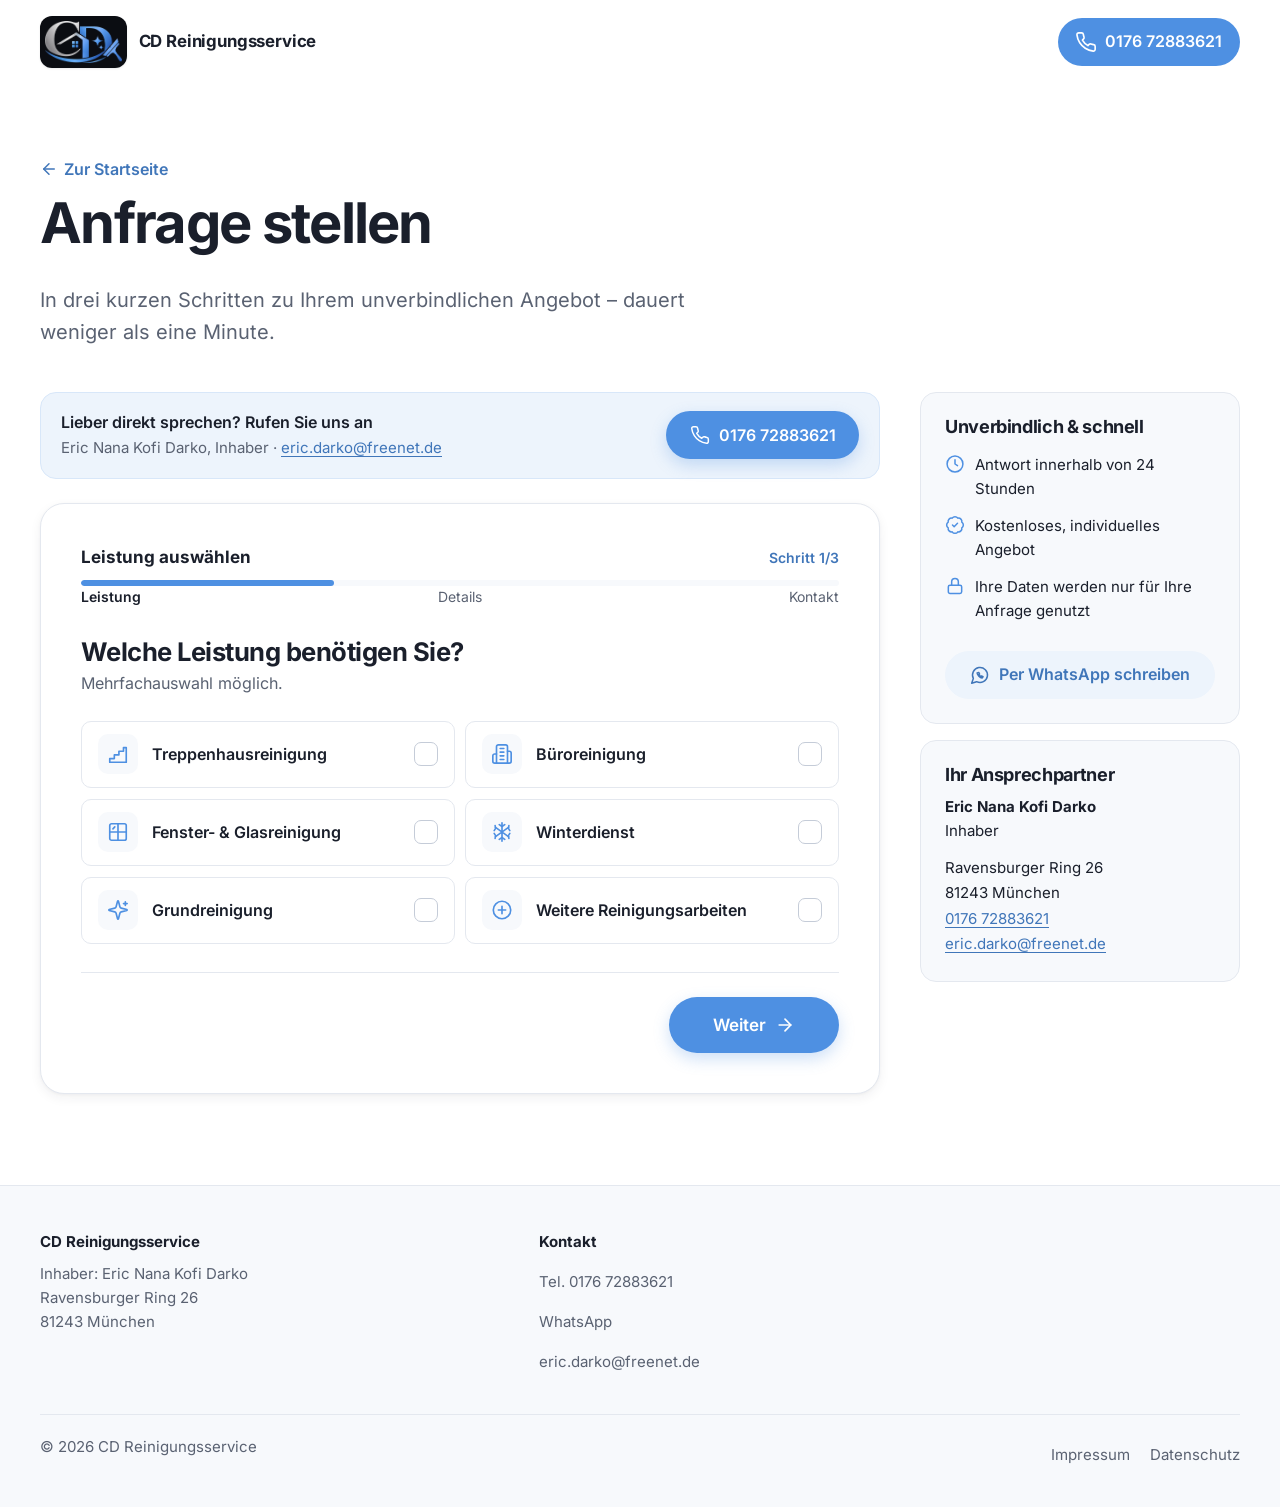
==== anfrage.html @ f1948c7b "Anfrage ohne Web3Forms-Key: E-Mail-Programm mit fertiger Anfrage an Eric öffnen Statt der Meldung "n" ====
<!doctype html>
<html lang="de">
<head>
  <meta charset="utf-8">
  <meta name="viewport" content="width=device-width, initial-scale=1, viewport-fit=cover">
  <title>Anfrage stellen – CD Reinigungsservice</title>
  <meta name="description" content="In 3 kurzen Schritten ein unverbindliches Angebot anfragen: Treppenhausreinigung, Büroreinigung, Fenster- &amp; Glasreinigung, Winterdienst, Grundreinigung. Antwort innerhalb von 24 Stunden.">
  <meta name="theme-color" content="#FFFFFF">
  <link rel="canonical" href="https://[DOMAIN]/anfrage.html">

  <meta property="og:type" content="website">
  <meta property="og:locale" content="de_DE">
  <meta property="og:site_name" content="CD Reinigungsservice">
  <meta property="og:title" content="Anfrage stellen – CD Reinigungsservice">
  <meta property="og:description" content="In 3 kurzen Schritten ein unverbindliches Angebot anfragen. Antwort innerhalb von 24 Stunden.">
  <meta property="og:url" content="https://[DOMAIN]/anfrage.html">
  <meta property="og:image" content="https://[DOMAIN]/assets/img/og-image.png">
  <meta property="og:image:width" content="1200">
  <meta property="og:image:height" content="630">
  <meta name="twitter:card" content="summary_large_image">

  <link rel="icon" type="image/png" sizes="32x32" href="assets/img/favicon-32.png">
  <link rel="icon" type="image/png" sizes="192x192" href="assets/img/favicon-192.png">
  <link rel="apple-touch-icon" href="assets/img/apple-touch-icon.png">

  <link rel="preload" href="assets/fonts/inter-latin-var.woff2" as="font" type="font/woff2" crossorigin>
  <link rel="stylesheet" href="assets/css/style.css">
  <script>document.documentElement.classList.add('js')</script>
</head>
<body>
  <a class="skip-link" href="#main">Zum Inhalt springen</a>

  <!-- Icon-Sprite -->
  <svg width="0" height="0" style="position:absolute" aria-hidden="true" focusable="false">
    <defs>
      <symbol id="i-phone" viewBox="0 0 24 24" fill="none" stroke="currentColor" stroke-width="1.8" stroke-linecap="round" stroke-linejoin="round"><path d="M22 16.92v3a2 2 0 0 1-2.18 2 19.79 19.79 0 0 1-8.63-3.07 19.5 19.5 0 0 1-6-6 19.79 19.79 0 0 1-3.07-8.67A2 2 0 0 1 4.11 2h3a2 2 0 0 1 2 1.72c.13.96.36 1.9.7 2.81a2 2 0 0 1-.45 2.11L8.09 9.91a16 16 0 0 0 6 6l1.27-1.27a2 2 0 0 1 2.11-.45c.91.34 1.85.57 2.81.7A2 2 0 0 1 22 16.92z"/></symbol>
      <symbol id="i-mail" viewBox="0 0 24 24" fill="none" stroke="currentColor" stroke-width="1.8" stroke-linecap="round" stroke-linejoin="round"><rect x="2" y="4" width="20" height="16" rx="2"/><path d="m22 7-8.97 5.7a1.94 1.94 0 0 1-2.06 0L2 7"/></symbol>
      <symbol id="i-chat" viewBox="0 0 24 24" fill="none" stroke="currentColor" stroke-width="1.8" stroke-linecap="round" stroke-linejoin="round"><path d="M7.9 20A9 9 0 1 0 4 16.1L2 22Z"/><path d="M8.5 9.5c.3 2.6 3.4 5.7 6 6l1.2-1.4-1.9-1-1 .8c-.9-.4-1.7-1.2-2.1-2.1l.8-1-1-1.9Z"/></symbol>
      <symbol id="i-arrow" viewBox="0 0 24 24" fill="none" stroke="currentColor" stroke-width="2" stroke-linecap="round" stroke-linejoin="round"><path d="M5 12h14"/><path d="m12 5 7 7-7 7"/></symbol>
      <symbol id="i-check" viewBox="0 0 24 24" fill="none" stroke="currentColor" stroke-width="2.4" stroke-linecap="round" stroke-linejoin="round"><path d="M20 6 9 17l-5-5"/></symbol>
      <symbol id="i-stairs" viewBox="0 0 24 24" fill="none" stroke="currentColor" stroke-width="1.8" stroke-linecap="round" stroke-linejoin="round"><path d="M3 21h18"/><path d="M3 21v-4h5v-4h5V9h5V5h3v16"/></symbol>
      <symbol id="i-office" viewBox="0 0 24 24" fill="none" stroke="currentColor" stroke-width="1.8" stroke-linecap="round" stroke-linejoin="round"><path d="M6 22V4a2 2 0 0 1 2-2h8a2 2 0 0 1 2 2v18Z"/><path d="M6 12H4a2 2 0 0 0-2 2v6a2 2 0 0 0 2 2h2"/><path d="M18 9h2a2 2 0 0 1 2 2v9a2 2 0 0 1-2 2h-2"/><path d="M10 6h4M10 10h4M10 14h4M10 18h4"/></symbol>
      <symbol id="i-window" viewBox="0 0 24 24" fill="none" stroke="currentColor" stroke-width="1.8" stroke-linecap="round" stroke-linejoin="round"><rect x="3" y="3" width="18" height="18" rx="2"/><path d="M12 3v18M3 12h18"/><path d="m6.5 8.5 2-2"/></symbol>
      <symbol id="i-snow" viewBox="0 0 24 24" fill="none" stroke="currentColor" stroke-width="1.8" stroke-linecap="round" stroke-linejoin="round"><path d="M12 2v20M4.93 7l14.14 10M4.93 17 19.07 7"/><path d="m9 4 3 2 3-2M9 20l3-2 3 2M3.5 10.5 5 8l-.5-3M20.5 13.5 19 16l.5 3M3.5 13.5 5 16l-.5 3M20.5 10.5 19 8l.5-3"/></symbol>
      <symbol id="i-sparkle" viewBox="0 0 24 24" fill="none" stroke="currentColor" stroke-width="1.8" stroke-linecap="round" stroke-linejoin="round"><path d="M9.94 15.5a2 2 0 0 0-1.44-1.44l-6.13-1.58a.5.5 0 0 1 0-.96L8.5 9.94A2 2 0 0 0 9.94 8.5l1.58-6.13a.5.5 0 0 1 .96 0l1.58 6.13a2 2 0 0 0 1.44 1.44l6.13 1.58a.5.5 0 0 1 0 .96l-6.13 1.58a2 2 0 0 0-1.44 1.44l-1.58 6.13a.5.5 0 0 1-.96 0z"/><path d="M20 3v4M22 5h-4"/></symbol>
      <symbol id="i-plus" viewBox="0 0 24 24" fill="none" stroke="currentColor" stroke-width="1.8" stroke-linecap="round" stroke-linejoin="round"><circle cx="12" cy="12" r="9.5"/><path d="M12 8v8M8 12h8"/></symbol>
      <symbol id="i-shield" viewBox="0 0 24 24" fill="none" stroke="currentColor" stroke-width="1.8" stroke-linecap="round" stroke-linejoin="round"><path d="M20 13c0 5-3.5 7.5-7.66 8.95a1 1 0 0 1-.67-.01C7.5 20.5 4 18 4 13V6a1 1 0 0 1 1-1c2 0 4.5-1.2 6.24-2.72a1.17 1.17 0 0 1 1.52 0C14.51 3.81 17 5 19 5a1 1 0 0 1 1 1z"/><path d="m9 12 2 2 4-4"/></symbol>
      <symbol id="i-search" viewBox="0 0 24 24" fill="none" stroke="currentColor" stroke-width="1.8" stroke-linecap="round" stroke-linejoin="round"><circle cx="11" cy="11" r="7.5"/><path d="m21 21-4.3-4.3"/></symbol>
      <symbol id="i-badge" viewBox="0 0 24 24" fill="none" stroke="currentColor" stroke-width="1.8" stroke-linecap="round" stroke-linejoin="round"><path d="M3.85 8.62a4 4 0 0 1 4.78-4.77 4 4 0 0 1 6.74 0 4 4 0 0 1 4.78 4.78 4 4 0 0 1 0 6.74 4 4 0 0 1-4.77 4.78 4 4 0 0 1-6.75 0 4 4 0 0 1-4.78-4.77 4 4 0 0 1 0-6.76Z"/><path d="m9 12 2 2 4-4"/></symbol>
      <symbol id="i-handshake" viewBox="0 0 24 24" fill="none" stroke="currentColor" stroke-width="1.8" stroke-linecap="round" stroke-linejoin="round"><path d="m11 17 2 2a1 1 0 1 0 3-3"/><path d="m14 14 2.5 2.5a1 1 0 1 0 3-3l-3.88-3.88a3 3 0 0 0-4.24 0l-.88.88a1 1 0 1 1-3-3l2.81-2.81a5.79 5.79 0 0 1 7.06-.87l.47.28a2 2 0 0 0 1.42.25L21 4"/><path d="m21 3 1 11h-2"/><path d="M3 3 2 14l6.5 6.5a1 1 0 1 0 3-3"/><path d="M3 4h8"/></symbol>
      <symbol id="i-arrow-left" viewBox="0 0 24 24" fill="none" stroke="currentColor" stroke-width="2" stroke-linecap="round" stroke-linejoin="round"><path d="M19 12H5"/><path d="m12 19-7-7 7-7"/></symbol>
      <symbol id="i-send" viewBox="0 0 24 24" fill="none" stroke="currentColor" stroke-width="1.8" stroke-linecap="round" stroke-linejoin="round"><path d="M14.54 21.69a.5.5 0 0 0 .94-.03l6.5-19a.5.5 0 0 0-.64-.64l-19 6.5a.5.5 0 0 0-.03.94l7.93 3.18a2 2 0 0 1 1.11 1.11z"/><path d="m21.85 2.15-10.94 10.94"/></symbol>
      <symbol id="i-clock" viewBox="0 0 24 24" fill="none" stroke="currentColor" stroke-width="1.8" stroke-linecap="round" stroke-linejoin="round"><circle cx="12" cy="12" r="9.5"/><path d="M12 7v5l3 2"/></symbol>
      <symbol id="i-lock" viewBox="0 0 24 24" fill="none" stroke="currentColor" stroke-width="1.8" stroke-linecap="round" stroke-linejoin="round"><rect x="4" y="11" width="16" height="10" rx="2"/><path d="M8 11V7a4 4 0 0 1 8 0v4"/></symbol>
      <symbol id="i-alert" viewBox="0 0 24 24" fill="none" stroke="currentColor" stroke-width="1.8" stroke-linecap="round" stroke-linejoin="round"><circle cx="12" cy="12" r="9.5"/><path d="M12 8v4.5M12 16h.01"/></symbol>
    </defs>
  </svg>

  <header class="site-header">
    <div class="container site-header__inner">
      <a class="brand" href="index.html" aria-label="CD Reinigungsservice – Startseite">
        <span class="brand__badge"><img src="assets/img/logo.png" alt="" width="96" height="96"></span>
        <span class="brand__name">CD Reinigungsservice</span>
      </a>
      <div class="site-header__actions">
        <a class="icon-btn site-header__phone" href="tel:+4917672883621" aria-label="Anrufen: 0176 72883621">
          <svg aria-hidden="true"><use href="#i-phone"/></svg>
          <span class="site-header__phone-text">0176 72883621</span>
        </a>
      </div>
    </div>
  </header>

  <main id="main">
    <section class="page-head">
      <div class="container">
        <a class="back-link" href="index.html"><svg aria-hidden="true"><use href="#i-arrow-left"/></svg> Zur Startseite</a>
        <h1>Anfrage stellen</h1>
        <p>In drei kurzen Schritten zu Ihrem unverbindlichen Angebot – dauert weniger als eine Minute.</p>
      </div>
    </section>

    <section class="section" style="padding-top: 1.5rem">
      <div class="container anfrage-layout">
        <div>
          <div class="call-hint">
            <p>Lieber direkt sprechen? Rufen Sie uns an<span>Eric Nana Kofi Darko, Inhaber · <a href="mailto:eric.darko@freenet.de">eric.darko@freenet.de</a></span></p>
            <a class="btn btn--primary" href="tel:+4917672883621"><svg aria-hidden="true"><use href="#i-phone"/></svg> 0176 72883621</a>
          </div>

          <div class="form-card" id="form-card">
            <!-- Ohne JavaScript wird das Formular direkt an Web3Forms gesendet -->
            <form id="anfrage-form" action="https://api.web3forms.com/submit" method="POST">
              <input type="hidden" name="access_key" value="[WEB3FORMS-ACCESS-KEY]">
              <input type="hidden" name="subject" value="Neue Anfrage über die Website">
              <input type="hidden" name="from_name" value="Website CD Reinigungsservice">
              <div class="progress" aria-live="polite">
                <div class="progress__top">
                  <span class="progress__label" id="progress-label">Leistung auswählen</span>
                  <span class="progress__count">Schritt <span id="progress-num">1</span>/3</span>
                </div>
                <div class="progress__bar" role="progressbar" aria-label="Fortschritt" aria-valuemin="1" aria-valuemax="3" aria-valuenow="1">
                  <div class="progress__fill" id="progress-fill"></div>
                </div>
                <ol class="progress__steps" aria-hidden="true">
                  <li class="is-active">Leistung</li>
                  <li>Details</li>
                  <li>Kontakt</li>
                </ol>
              </div>

              <!-- Schritt 1 -->
              <div class="step" data-step="1" data-title="Leistung auswählen">
                <h2 tabindex="-1">Welche Leistung benötigen Sie?</h2>
                <p class="step__intro">Mehrfachauswahl möglich.</p>
                <fieldset>
                  <legend class="visually-hidden">Leistungen</legend>
                  <div class="tiles" id="tiles-leistung">
                    <label class="tile"><input type="checkbox" name="leistung" value="treppenhausreinigung" data-label="Treppenhausreinigung"><span class="tile__body"><span class="tile__icon"><svg aria-hidden="true"><use href="#i-stairs"/></svg></span><span class="tile__text">Treppenhausreinigung</span><span class="tile__check"><svg aria-hidden="true"><use href="#i-check"/></svg></span></span></label>
                    <label class="tile"><input type="checkbox" name="leistung" value="bueroreinigung" data-label="Büroreinigung"><span class="tile__body"><span class="tile__icon"><svg aria-hidden="true"><use href="#i-office"/></svg></span><span class="tile__text">Büroreinigung</span><span class="tile__check"><svg aria-hidden="true"><use href="#i-check"/></svg></span></span></label>
                    <label class="tile"><input type="checkbox" name="leistung" value="fensterreinigung" data-label="Fenster- &amp; Glasreinigung"><span class="tile__body"><span class="tile__icon"><svg aria-hidden="true"><use href="#i-window"/></svg></span><span class="tile__text">Fenster- &amp; Glasreinigung</span><span class="tile__check"><svg aria-hidden="true"><use href="#i-check"/></svg></span></span></label>
                    <label class="tile"><input type="checkbox" name="leistung" value="winterdienst" data-label="Winterdienst"><span class="tile__body"><span class="tile__icon"><svg aria-hidden="true"><use href="#i-snow"/></svg></span><span class="tile__text">Winterdienst</span><span class="tile__check"><svg aria-hidden="true"><use href="#i-check"/></svg></span></span></label>
                    <label class="tile"><input type="checkbox" name="leistung" value="grundreinigung" data-label="Grundreinigung"><span class="tile__body"><span class="tile__icon"><svg aria-hidden="true"><use href="#i-sparkle"/></svg></span><span class="tile__text">Grundreinigung</span><span class="tile__check"><svg aria-hidden="true"><use href="#i-check"/></svg></span></span></label>
                    <label class="tile"><input type="checkbox" name="leistung" value="sonstiges" data-label="Weitere Reinigungsarbeiten"><span class="tile__body"><span class="tile__icon"><svg aria-hidden="true"><use href="#i-plus"/></svg></span><span class="tile__text">Weitere Reinigungsarbeiten</span><span class="tile__check"><svg aria-hidden="true"><use href="#i-check"/></svg></span></span></label>
                  </div>
                  <p class="error-msg" id="err-leistung" role="alert"></p>
                </fieldset>
              </div>

              <!-- Schritt 2 -->
              <div class="step" data-step="2" data-title="Details">
                <h2 tabindex="-1">Ein paar Details</h2>
                <p class="step__intro">Damit wir Ihnen ein passendes Angebot machen können.</p>

                <fieldset>
                  <legend>Objektart</legend>
                  <div class="choices choices--3" id="choices-objekt">
                    <label class="choice"><input type="radio" name="objektart" value="Privat" required><span>Privat</span></label>
                    <label class="choice"><input type="radio" name="objektart" value="Gewerbe"><span>Gewerbe</span></label>
                    <label class="choice"><input type="radio" name="objektart" value="Hausverwaltung"><span>Hausverwaltung</span></label>
                  </div>
                  <p class="error-msg" id="err-objektart" role="alert"></p>
                </fieldset>

                <div class="field">
                  <label for="ort">Ort / PLZ</label>
                  <input class="input" id="ort" name="ort" type="text" required autocomplete="postal-code" inputmode="text" placeholder="z. B. 12345 Musterstadt" aria-describedby="err-ort">
                  <p class="error-msg" id="err-ort" role="alert"></p>
                </div>

                <div class="field">
                  <label for="termin">Gewünschter Termin oder Zeitraum <span class="optional">(optional)</span></label>
                  <input class="input" id="termin" name="termin" type="text" placeholder="z. B. ab 15.10. oder nächste Woche">
                </div>

                <fieldset>
                  <legend>Häufigkeit</legend>
                  <div class="choices choices--4" id="choices-haeufigkeit">
                    <label class="choice"><input type="radio" name="haeufigkeit" value="Einmalig" required><span>Einmalig</span></label>
                    <label class="choice"><input type="radio" name="haeufigkeit" value="Wöchentlich"><span>Wöchentlich</span></label>
                    <label class="choice"><input type="radio" name="haeufigkeit" value="Monatlich"><span>Monatlich</span></label>
                    <label class="choice"><input type="radio" name="haeufigkeit" value="Nach Absprache"><span>Nach Absprache</span></label>
                  </div>
                  <p class="error-msg" id="err-haeufigkeit" role="alert"></p>
                </fieldset>

                <div class="field">
                  <label for="nachricht">Nachricht <span class="optional">(optional)</span></label>
                  <textarea class="textarea" id="nachricht" name="nachricht" rows="4" placeholder="z. B. Größe der Fläche, Anzahl der Etagen, Besonderheiten …"></textarea>
                </div>
              </div>

              <!-- Schritt 3 -->
              <div class="step" data-step="3" data-title="Kontaktdaten">
                <h2 tabindex="-1">Wie erreichen wir Sie?</h2>
                <p class="step__intro">Ihre Anfrage geht direkt per E-Mail an Inhaber Eric Darko. Wir melden uns innerhalb von 24 Stunden.</p>

                <div class="field">
                  <label for="name">Name</label>
                  <input class="input" id="name" name="name" type="text" required autocomplete="name" autocapitalize="words" aria-describedby="err-name">
                  <p class="error-msg" id="err-name" role="alert"></p>
                </div>
                <div class="field">
                  <label for="telefon">Telefon</label>
                  <input class="input" id="telefon" name="telefon" type="tel" required inputmode="tel" autocomplete="tel" placeholder="z. B. 0176 12345678" aria-describedby="err-telefon">
                  <p class="error-msg" id="err-telefon" role="alert"></p>
                </div>
                <div class="field">
                  <label for="email">E-Mail <span class="optional" id="email-optional">(optional)</span></label>
                  <input class="input" id="email" name="email" type="email" inputmode="email" autocomplete="email" autocapitalize="off" spellcheck="false" placeholder="name@beispiel.de" aria-describedby="err-email">
                  <p class="error-msg" id="err-email" role="alert"></p>
                </div>

                <fieldset>
                  <legend>Bevorzugte Kontaktart</legend>
                  <div class="choices" id="choices-kontakt">
                    <label class="choice"><input type="radio" name="kontaktart" value="Telefon" checked><span>Telefon</span></label>
                    <label class="choice"><input type="radio" name="kontaktart" value="E-Mail"><span>E-Mail</span></label>
                  </div>
                </fieldset>

                <div class="summary" id="summary" aria-label="Ihre Angaben"></div>

                <!-- Honeypot gegen Spam (für Menschen unsichtbar) -->
                <div class="hp-field" aria-hidden="true">
                  <label for="website">Website</label>
                  <input type="text" id="website" name="botcheck" tabindex="-1" autocomplete="off">
                </div>

                <label class="checkbox">
                  <input type="checkbox" id="datenschutz" name="datenschutz" value="Ja" required aria-describedby="err-datenschutz">
                  <span>Ich habe die <a href="datenschutz.html" target="_blank">Datenschutzerklärung</a> gelesen und bin mit der Verarbeitung meiner Angaben zur Bearbeitung der Anfrage einverstanden.</span>
                </label>
                <p class="error-msg" id="err-datenschutz" role="alert"></p>
              </div>

              <div class="form-nav">
                <button type="button" class="btn btn--ghost" id="btn-back"><svg aria-hidden="true"><use href="#i-arrow-left"/></svg> Zurück</button>
                <button type="button" class="btn btn--primary btn--lg btn--block" id="btn-next">Weiter <svg aria-hidden="true"><use href="#i-arrow"/></svg></button>
                <button type="submit" class="btn btn--primary btn--lg btn--block" id="btn-submit"><svg aria-hidden="true"><use href="#i-send"/></svg> <span>Anfrage absenden</span></button>
              </div>
              <div class="form-alert" id="form-alert" role="alert"></div>
            </form>

            <div class="success" id="success" hidden>
              <div class="success__icon"><svg aria-hidden="true"><use href="#i-check"/></svg></div>
              <h2 tabindex="-1">Anfrage gesendet</h2>
              <p>Vielen Dank! Wir melden uns innerhalb von 24 Stunden bei Ihnen.</p>
              <a class="btn btn--ghost" href="index.html">Zur Startseite</a>
            </div>

            <!-- Wird gezeigt, solange kein Web3Forms-Key eingetragen ist -->
            <div class="success" id="mail-fallback" hidden>
              <div class="success__icon success__icon--mail"><svg aria-hidden="true"><use href="#i-mail"/></svg></div>
              <h2 tabindex="-1">Fast geschafft!</h2>
              <p>Ihr E-Mail-Programm wurde mit Ihrer fertigen Anfrage an <strong>eric.darko@freenet.de</strong> geöffnet. Bitte tippen Sie dort nur noch auf <strong>„Senden“</strong>.</p>
              <div class="success__actions">
                <a class="btn btn--primary" id="mail-again" href="mailto:eric.darko@freenet.de"><svg aria-hidden="true"><use href="#i-mail"/></svg> E-Mail erneut öffnen</a>
                <a class="btn btn--ghost" href="tel:+4917672883621"><svg aria-hidden="true"><use href="#i-phone"/></svg> Lieber anrufen</a>
              </div>
            </div>
          </div>
        </div>

        <aside class="anfrage-aside" aria-label="Ihre Vorteile">
          <div class="aside-card">
            <h2>Unverbindlich &amp; schnell</h2>
            <ul>
              <li><svg aria-hidden="true"><use href="#i-clock"/></svg> Antwort innerhalb von 24 Stunden</li>
              <li><svg aria-hidden="true"><use href="#i-badge"/></svg> Kostenloses, individuelles Angebot</li>
              <li><svg aria-hidden="true"><use href="#i-lock"/></svg> Ihre Daten werden nur für Ihre Anfrage genutzt</li>
            </ul>
            <a class="btn btn--soft btn--block" href="https://wa.me/4917672883621" target="_blank" rel="noopener"><svg aria-hidden="true"><use href="#i-chat"/></svg> Per WhatsApp schreiben</a>
          </div>
          <div class="aside-card aside-card--contact">
            <h2>Ihr Ansprechpartner</h2>
            <p><strong>Eric Nana Kofi Darko</strong><br>Inhaber</p>
            <address>
              Ravensburger Ring 26<br>81243 München<br>
              <a href="tel:+4917672883621">0176 72883621</a><br>
              <a href="mailto:eric.darko@freenet.de">eric.darko@freenet.de</a>
            </address>
          </div>
        </aside>
      </div>
    </section>
  </main>

  <footer class="site-footer">
    <div class="container">
      <div class="site-footer__grid">
        <div>
          <strong>CD Reinigungsservice</strong>
          <p>Inhaber: Eric Nana Kofi Darko<br>Ravensburger Ring 26<br>81243 München</p>
        </div>
        <div>
          <strong>Kontakt</strong>
          <ul>
            <li><a href="tel:+4917672883621">Tel. 0176 72883621</a></li>
            <li><a href="https://wa.me/4917672883621" target="_blank" rel="noopener">WhatsApp</a></li>
            <li><a href="mailto:eric.darko@freenet.de">eric.darko@freenet.de</a></li>
          </ul>
        </div>
      </div>
      <div class="site-footer__bottom">
        <span>© <span data-year>2026</span> CD Reinigungsservice</span>
        <nav aria-label="Rechtliches">
          <a href="impressum.html">Impressum</a>
          <a href="datenschutz.html">Datenschutz</a>
        </nav>
      </div>
    </div>
  </footer>

  <nav class="mobile-bar" aria-label="Schnellkontakt">
    <a class="btn btn--ghost" href="tel:+4917672883621"><svg aria-hidden="true"><use href="#i-phone"/></svg> Anrufen</a>
    <a class="btn btn--primary" href="https://wa.me/4917672883621" target="_blank" rel="noopener"><svg aria-hidden="true"><use href="#i-chat"/></svg> WhatsApp</a>
  </nav>

  <script src="assets/js/main.js" defer></script>
  <script src="assets/js/anfrage.js" defer></script>
</body>
</html>
---- assets/css/style.css ----
/* ==========================================================================
   CD Reinigungsservice – Stylesheet
   Mobile First · Breakpoints: 600px (Tablet), 1024px (Laptop/Desktop)
   ========================================================================== */

/* Inter (lokal eingebunden, DSGVO-konform, SIL Open Font License) */
@font-face {
  font-family: "Inter";
  font-style: normal;
  font-weight: 100 900;
  font-display: swap;
  src: url("../fonts/inter-latin-var.woff2") format("woff2");
}

:root {
  /* Akzentfarbe aus dem Logo – wird von tools/logo-vorbereiten.py gesetzt */
  --accent: #4E90E2; /* LOGO-BLAU */
  --accent-dark: color-mix(in srgb, var(--accent) 82%, #000);
  --accent-soft: color-mix(in srgb, var(--accent) 10%, #fff);

  --bg: #FFFFFF;
  --bg-alt: #F7F9FC;
  --text: #1A1F2B;
  --text-muted: #5A6272;
  --border: #E4E8EF;
  --danger: #C8373B;
  --success: #1F8F5F;

  --radius-sm: 10px;
  --radius: 16px;
  --radius-lg: 24px;
  --shadow-sm: 0 1px 2px rgba(26, 31, 43, .05), 0 1px 3px rgba(26, 31, 43, .04);
  --shadow: 0 4px 12px rgba(26, 31, 43, .06), 0 1px 3px rgba(26, 31, 43, .04);
  --shadow-lg: 0 14px 34px rgba(26, 31, 43, .10);

  --container: 1200px;
  --gutter: 20px;
  --header-h: 68px;
  --mobilebar-h: 76px;

  --fs-h1: clamp(2rem, 1.35rem + 3.2vw, 3.5rem);
  --fs-h2: clamp(1.6rem, 1.3rem + 1.4vw, 2.25rem);
  --fs-h3: clamp(1.1rem, 1.04rem + .3vw, 1.25rem);
  --fs-lead: clamp(1.05rem, 1rem + .35vw, 1.25rem);
  --fs-body: 1rem;
  --fs-small: .9375rem;

  --section-y: clamp(3.5rem, 2.5rem + 4vw, 6rem);
  --ease: cubic-bezier(.2, .7, .2, 1);
}

/* ---------- Reset & Basis ---------- */
*, *::before, *::after { box-sizing: border-box; }
html {
  -webkit-text-size-adjust: 100%;
  text-size-adjust: 100%;
  scroll-behavior: smooth;
  scroll-padding-top: calc(var(--header-h) + 16px);
  scroll-padding-bottom: calc(var(--mobilebar-h) + 16px);
}
body {
  margin: 0;
  font-family: "Inter", system-ui, -apple-system, "Segoe UI", Roboto, Arial, sans-serif;
  font-size: var(--fs-body);
  line-height: 1.6;
  color: var(--text);
  background: var(--bg);
  -webkit-font-smoothing: antialiased;
  overflow-x: hidden;
  padding-bottom: calc(var(--mobilebar-h) + env(safe-area-inset-bottom));
}
img, svg { display: block; max-width: 100%; height: auto; }
h1, h2, h3 { margin: 0 0 .5em; line-height: 1.15; letter-spacing: -.02em; font-weight: 700; }
h1 { font-size: var(--fs-h1); letter-spacing: -.03em; }
h2 { font-size: var(--fs-h2); }
h3 { font-size: var(--fs-h3); letter-spacing: -.01em; }
p { margin: 0 0 1em; }
a { color: var(--accent-dark); text-underline-offset: 3px; }
a:hover { color: var(--accent); }
ul, ol.progress__steps { margin: 0; padding: 0; list-style: none; }
button, input, select, textarea { font: inherit; color: inherit; }
[hidden] { display: none !important; }

:focus-visible {
  outline: 3px solid var(--accent);
  outline-offset: 3px;
  border-radius: 6px;
}

.visually-hidden {
  position: absolute !important;
  width: 1px; height: 1px;
  padding: 0; margin: -1px;
  overflow: hidden; clip: rect(0 0 0 0);
  white-space: nowrap; border: 0;
}
.skip-link {
  position: absolute; left: 12px; top: -60px; z-index: 100;
  background: var(--text); color: #fff; padding: 10px 16px; border-radius: var(--radius-sm);
  text-decoration: none; transition: top .2s;
}
.skip-link:focus { top: 12px; color: #fff; }

.container {
  width: 100%;
  max-width: calc(var(--container) + 2 * var(--gutter));
  margin-inline: auto;
  padding-inline: var(--gutter);
}
.section { padding-block: var(--section-y); }
.section--alt { background: var(--bg-alt); }
.section__head { max-width: 640px; margin-bottom: clamp(1.75rem, 1.2rem + 2vw, 2.75rem); }
.section__head p { color: var(--text-muted); font-size: var(--fs-lead); margin: 0; }
.eyebrow {
  display: inline-block;
  font-size: .875rem; font-weight: 600; letter-spacing: .08em; text-transform: uppercase;
  color: var(--accent-dark); margin-bottom: .75rem;
}

/* Platzhalter sichtbar markieren (bis sie ersetzt sind) */
.placeholder {
  background: #FFF4CC; color: #7A5B00; padding: 0 .3em; border-radius: 4px;
  font-family: ui-monospace, SFMono-Regular, Menlo, monospace; font-size: .92em;
}

/* ---------- Buttons ---------- */
.btn {
  display: inline-flex; align-items: center; justify-content: center; gap: .55rem;
  min-height: 48px; padding: .8rem 1.4rem;
  border: 1.5px solid transparent; border-radius: 999px;
  font-weight: 600; font-size: 1rem; line-height: 1.2; text-decoration: none; text-align: center;
  cursor: pointer; -webkit-tap-highlight-color: transparent;
  transition: background-color .2s var(--ease), color .2s var(--ease), border-color .2s var(--ease),
              box-shadow .2s var(--ease), transform .2s var(--ease);
}
.btn svg { width: 20px; height: 20px; flex: none; }
.btn--primary { background: var(--accent); color: #fff; box-shadow: 0 6px 16px color-mix(in srgb, var(--accent) 28%, transparent); }
.btn--primary:hover { background: var(--accent-dark); color: #fff; }
.btn--ghost { background: #fff; color: var(--text); border-color: var(--border); }
.btn--ghost:hover { border-color: var(--accent); color: var(--accent-dark); }
.btn--soft { background: var(--accent-soft); color: var(--accent-dark); }
.btn--soft:hover { background: color-mix(in srgb, var(--accent) 16%, #fff); color: var(--accent-dark); }
.btn--lg { min-height: 56px; padding: 1rem 1.6rem; font-size: 1.0625rem; }
.btn--block { width: 100%; }
.btn:active { transform: scale(.98); }
.btn[disabled] { opacity: .6; cursor: progress; }

.icon-btn {
  display: inline-grid; place-items: center;
  width: 48px; height: 48px; border-radius: 50%;
  background: var(--accent); color: #fff; text-decoration: none;
  transition: background-color .2s var(--ease), transform .2s var(--ease);
}
.icon-btn:hover { background: var(--accent-dark); color: #fff; }
.icon-btn svg { width: 22px; height: 22px; }

/* ---------- Header ---------- */
.site-header {
  position: sticky; top: 0; z-index: 50;
  background: rgba(255, 255, 255, .88);
  -webkit-backdrop-filter: saturate(180%) blur(12px);
  backdrop-filter: saturate(180%) blur(12px);
  border-bottom: 1px solid transparent;
  transition: border-color .2s, box-shadow .2s;
}
.site-header.is-scrolled { border-bottom-color: var(--border); box-shadow: var(--shadow-sm); }
.site-header__inner {
  display: flex; align-items: center; justify-content: space-between; gap: 1rem;
  min-height: var(--header-h);
}
.site-header__actions { display: flex; align-items: center; gap: .75rem; }
.site-header__phone-text { display: none; }
.site-header__cta { display: none; }

/* Logo in dunklem Badge (Logo hat schwarzen Hintergrund) */
.brand { display: inline-flex; align-items: center; gap: .75rem; text-decoration: none; color: var(--text); min-width: 0; }
.brand__badge {
  display: flex; align-items: center; justify-content: center; flex: none;
  height: 48px; min-width: 48px; max-width: 150px; padding: 5px;
  background: #0B0D12; border-radius: 12px; overflow: hidden;
  box-shadow: var(--shadow-sm);
}
.brand__badge img { height: 100%; width: auto; max-width: 100%; object-fit: contain; }
.brand__name { font-weight: 700; font-size: 1.05rem; letter-spacing: -.01em; line-height: 1.15; }
.brand__name small { display: block; font-weight: 500; font-size: .78rem; color: var(--text-muted); letter-spacing: 0; }

/* ---------- Hero ---------- */
.hero { padding-block: clamp(2.5rem, 1.5rem + 5vw, 6rem) clamp(3rem, 2rem + 4vw, 6rem); }
.hero__grid { display: grid; gap: 2.5rem; align-items: center; }
.hero h1 { max-width: 14ch; }
.hero__lead { font-size: var(--fs-lead); color: var(--text-muted); max-width: 34ch; margin-bottom: 2rem; }
.hero__actions { display: flex; flex-direction: column; gap: .75rem; }
.hero__note { margin: 1.25rem 0 0; font-size: var(--fs-small); color: var(--text-muted); }
.hero__note a { font-weight: 600; white-space: nowrap; }

.hero__visual {
  position: relative; aspect-ratio: 16 / 10; max-width: 100%;
  border-radius: var(--radius-lg); background: #1A1F2B;
  box-shadow: var(--shadow-lg); overflow: hidden;
}
.hero__visual picture, .hero__visual picture img {
  display: block; width: 100%; height: 100%; object-fit: cover; object-position: 28% 55%;
}
.hero__chip {
  position: absolute; right: 5%; top: 6%; z-index: 1;
  display: flex; align-items: center; gap: .6rem;
  background: #fff; border-radius: 999px; padding: .55rem 1rem .55rem .55rem;
  box-shadow: var(--shadow); font-size: .875rem; font-weight: 600;
}
.hero__chip span { display: grid; place-items: center; width: 30px; height: 30px; border-radius: 50%; background: var(--accent); color: #fff; }
.hero__chip svg { width: 16px; height: 16px; }

/* ---------- Karten ---------- */
.grid { display: grid; gap: 1rem; grid-template-columns: 1fr; }

.card {
  position: relative; display: flex; flex-direction: column;
  background: #fff; border: 1px solid var(--border); border-radius: var(--radius);
  padding: 1.5rem; box-shadow: var(--shadow-sm);
  transition: transform .25s var(--ease), box-shadow .25s var(--ease), border-color .25s var(--ease);
}
.card p { color: var(--text-muted); margin: 0; font-size: var(--fs-small); }
.card h3 { margin-bottom: .35rem; }
.card__icon {
  display: grid; place-items: center; width: 48px; height: 48px; margin-bottom: 1.1rem;
  border-radius: 12px; background: var(--accent-soft); color: var(--accent);
}
.card__icon svg { width: 26px; height: 26px; }
.card--link { color: inherit; text-decoration: none; }
.card--link:hover { color: inherit; }
.card__more {
  display: inline-flex; align-items: center; gap: .35rem; margin-top: 1rem;
  font-size: .9rem; font-weight: 600; color: var(--accent-dark);
}
.card__more svg { width: 16px; height: 16px; transition: transform .2s var(--ease); }

/* Referenzen */
.ref-card { flex-direction: row; gap: 1rem; align-items: flex-start; }
.ref-card .card__icon { margin: 0; flex: none; }
.ref-card h3 { font-size: 1.0625rem; }
.ref-card__tag { display: inline-block; margin-top: .6rem; font-size: .875rem; font-weight: 600; color: var(--accent-dark); }

/* ---------- Werte ---------- */
.values { display: grid; gap: 1rem; }
.value { display: flex; align-items: center; gap: .9rem; }
.value__icon { display: grid; place-items: center; flex: none; width: 44px; height: 44px; border-radius: 50%; background: var(--accent); color: #fff; }
.value__icon svg { width: 22px; height: 22px; }
.value strong { display: block; font-size: 1.0625rem; }
.value span { color: var(--text-muted); font-size: var(--fs-small); }

/* ---------- Kontakt ---------- */
.contact-box {
  background: #fff; border: 1px solid var(--border); border-radius: var(--radius-lg);
  padding: clamp(1.5rem, 1rem + 3vw, 3rem); box-shadow: var(--shadow);
  display: grid; gap: 2rem;
}
.contact-box h2 { margin-bottom: .4rem; }
.contact-box p { color: var(--text-muted); margin: 0; }
.contact-box__owner { margin-top: 1rem !important; color: var(--text) !important; font-weight: 600; }
.contact-box__owner small { display: block; font-weight: 400; color: var(--text-muted); }
.contact-actions { display: grid; gap: .75rem; }

/* ---------- Footer ---------- */
.site-footer { background: var(--bg-alt); border-top: 1px solid var(--border); padding-block: 2.75rem 2rem; font-size: var(--fs-small); color: var(--text-muted); }
.site-footer__grid { display: grid; gap: 1.75rem; }
.site-footer strong { color: var(--text); display: block; margin-bottom: .5rem; }
.site-footer a { color: var(--text-muted); text-decoration: none; }
.site-footer a:hover { color: var(--accent-dark); text-decoration: underline; }
.site-footer li { padding-block: .3rem; }
.site-footer li a { display: inline-block; padding-block: .2rem; }
.site-footer__bottom { margin-top: 2rem; padding-top: 1.25rem; border-top: 1px solid var(--border); display: flex; flex-wrap: wrap; gap: .5rem 1.5rem; justify-content: space-between; }
.site-footer__bottom nav { display: flex; gap: 1.25rem; }
.site-footer__bottom nav a { padding-block: .5rem; }

/* ---------- Sticky Mobile-Leiste ---------- */
.mobile-bar {
  position: fixed; inset: auto 0 0 0; z-index: 60;
  display: grid; grid-template-columns: 1fr 1fr; gap: .6rem;
  padding: .7rem var(--gutter) calc(.7rem + env(safe-area-inset-bottom));
  background: rgba(255, 255, 255, .94);
  -webkit-backdrop-filter: blur(12px); backdrop-filter: blur(12px);
  border-top: 1px solid var(--border);
  box-shadow: 0 -6px 20px rgba(26, 31, 43, .06);
}
.mobile-bar .btn { min-height: 52px; padding-inline: .8rem; }

/* ---------- Unterseiten / Rechtstexte ---------- */
.page-head { padding-block: clamp(2.25rem, 1.5rem + 3vw, 4rem) 0; }
.page-head p { color: var(--text-muted); font-size: var(--fs-lead); max-width: 52ch; }
.prose { max-width: 760px; }
.prose h2 { font-size: clamp(1.25rem, 1.15rem + .5vw, 1.5rem); margin-top: 2.25rem; }
.prose h3 { margin-top: 1.5rem; }
.prose ul { list-style: disc; padding-left: 1.25rem; margin-bottom: 1em; }
.prose li { margin-bottom: .35em; }
.prose address { font-style: normal; }
.back-link { display: inline-flex; align-items: center; gap: .4rem; min-height: 44px; font-weight: 600; text-decoration: none; }
.back-link svg { width: 18px; height: 18px; }

/* ==========================================================================
   Anfrage-Formular
   ========================================================================== */
.call-hint {
  display: flex; flex-direction: column; gap: .9rem; align-items: flex-start;
  background: var(--accent-soft); border: 1px solid color-mix(in srgb, var(--accent) 22%, #fff);
  border-radius: var(--radius); padding: 1.1rem 1.25rem; margin-bottom: 1.5rem;
}
.call-hint p { margin: 0; font-weight: 600; }
.call-hint p span { display: block; font-weight: 400; color: var(--text-muted); font-size: var(--fs-small); }

.form-card {
  background: #fff; border: 1px solid var(--border); border-radius: var(--radius-lg);
  box-shadow: var(--shadow); padding: clamp(1.25rem, .8rem + 2.5vw, 2.5rem);
  scroll-margin-top: calc(var(--header-h) + 12px);
}

.progress { margin-bottom: 1.75rem; }
.progress__top { display: flex; justify-content: space-between; align-items: baseline; gap: 1rem; margin-bottom: .6rem; }
.progress__label { font-weight: 700; font-size: 1.0625rem; }
.progress__count { font-size: .875rem; font-weight: 600; color: var(--accent-dark); white-space: nowrap; }
.progress__bar { height: 6px; background: var(--bg-alt); border-radius: 999px; overflow: hidden; }
.progress__fill { height: 100%; width: 33.33%; background: var(--accent); border-radius: inherit; transition: width .4s var(--ease); }
.progress__steps { display: grid; grid-template-columns: repeat(3, 1fr); gap: .5rem; margin-top: .6rem; font-size: .875rem; color: var(--text-muted); }
.progress__steps li:nth-child(2) { text-align: center; }
.progress__steps li:nth-child(3) { text-align: right; }
.progress__steps li.is-active { color: var(--text); font-weight: 600; }

.step[hidden] { display: none; }
/* Ohne JavaScript: alle Schritte untereinander, direkt absenden */
html:not(.js) #btn-next, html:not(.js) #btn-back, html:not(.js) .progress, html:not(.js) #summary { display: none; }
html:not(.js) .step + .step { margin-top: 2rem; padding-top: 2rem; border-top: 1px solid var(--border); }
.step h2 { font-size: clamp(1.3rem, 1.2rem + .6vw, 1.6rem); margin-bottom: .3rem; }
.step__intro { color: var(--text-muted); margin-bottom: 1.5rem; }

fieldset { border: 0; margin: 0 0 1.5rem; padding: 0; min-width: 0; }
legend { font-weight: 600; margin-bottom: .65rem; padding: 0; }
.field { margin-bottom: 1.25rem; }
.field label, .label { display: block; font-weight: 600; margin-bottom: .45rem; }
.optional { font-weight: 400; color: var(--text-muted); font-size: .875rem; }

.input, .textarea {
  display: block; width: 100%;
  min-height: 52px; padding: .8rem 1rem;
  font-size: 16px; /* verhindert Zoom auf iOS */
  background: #fff; border: 1.5px solid var(--border); border-radius: var(--radius-sm);
  transition: border-color .2s, box-shadow .2s;
  -webkit-appearance: none; appearance: none;
}
.textarea { min-height: 120px; resize: vertical; line-height: 1.5; }
.input:hover, .textarea:hover { border-color: #CBD2DD; }
.input:focus, .textarea:focus {
  outline: none; border-color: var(--accent);
  box-shadow: 0 0 0 4px color-mix(in srgb, var(--accent) 18%, transparent);
}
.input[aria-invalid="true"], .textarea[aria-invalid="true"] { border-color: var(--danger); }
.hint { font-size: .875rem; color: var(--text-muted); margin-top: .35rem; }
.error-msg { display: none; color: var(--danger); font-size: .9rem; font-weight: 500; margin-top: .45rem; }
.error-msg.is-visible { display: flex; gap: .4rem; align-items: flex-start; }
.error-msg svg { width: 18px; height: 18px; flex: none; margin-top: 2px; }

/* Auswahlkacheln (Leistungen) */
.tiles { display: grid; gap: .65rem; grid-template-columns: 1fr; }
.tile { position: relative; }
.tile input { position: absolute; opacity: 0; inset: 0; width: 100%; height: 100%; margin: 0; cursor: pointer; }
.tile__body {
  display: flex; align-items: center; gap: .85rem;
  min-height: 64px; padding: .8rem 1rem;
  border: 1.5px solid var(--border); border-radius: var(--radius-sm); background: #fff;
  transition: border-color .2s, background-color .2s, box-shadow .2s;
  pointer-events: none;
}
.tile__icon { display: grid; place-items: center; flex: none; width: 40px; height: 40px; border-radius: 10px; background: var(--bg-alt); color: var(--accent); transition: background-color .2s, color .2s; }
.tile__icon svg { width: 22px; height: 22px; }
.tile__text { font-weight: 600; line-height: 1.3; flex: 1; min-width: 0; hyphens: auto; }
.tile__check {
  display: grid; place-items: center; flex: none; width: 24px; height: 24px; border-radius: 7px;
  border: 1.5px solid #C5CCD8; color: transparent; transition: all .2s;
}
.tile__check svg { width: 14px; height: 14px; }
.tile input:hover + .tile__body { border-color: color-mix(in srgb, var(--accent) 45%, var(--border)); }
.tile input:checked + .tile__body { border-color: var(--accent); background: var(--accent-soft); }
.tile input:checked + .tile__body .tile__icon { background: var(--accent); color: #fff; }
.tile input:checked + .tile__body .tile__check { background: var(--accent); border-color: var(--accent); color: #fff; }
.tile input:focus-visible + .tile__body { outline: 3px solid var(--accent); outline-offset: 2px; }
.tiles.is-invalid .tile__body { border-color: color-mix(in srgb, var(--danger) 55%, var(--border)); }

/* Segment-/Chip-Auswahl (Radio) */
.choices { display: grid; grid-template-columns: 1fr 1fr; gap: .6rem; }
.choices--3 { grid-template-columns: 1fr; }
.choice { position: relative; }
.choice input { position: absolute; opacity: 0; inset: 0; width: 100%; height: 100%; margin: 0; cursor: pointer; }
.choice span {
  display: flex; align-items: center; justify-content: center; text-align: center;
  min-height: 52px; padding: .6rem .8rem; border-radius: var(--radius-sm);
  border: 1.5px solid var(--border); background: #fff; font-weight: 600; line-height: 1.25;
  transition: border-color .2s, background-color .2s, color .2s;
  pointer-events: none;
}
.choice input:hover + span { border-color: color-mix(in srgb, var(--accent) 45%, var(--border)); }
.choice input:checked + span { border-color: var(--accent); background: var(--accent-soft); color: var(--accent-dark); }
.choice input:focus-visible + span { outline: 3px solid var(--accent); outline-offset: 2px; }
.choices.is-invalid span { border-color: color-mix(in srgb, var(--danger) 55%, var(--border)); }

.checkbox { display: flex; gap: .8rem; align-items: flex-start; cursor: pointer; padding-block: .25rem; }
.checkbox input {
  flex: none; width: 24px; height: 24px; margin: 0; margin-top: 1px;
  accent-color: var(--accent); cursor: pointer;
}
.checkbox span { font-size: var(--fs-small); line-height: 1.5; }

.hp-field { position: absolute !important; left: -9999px !important; width: 1px; height: 1px; overflow: hidden; }

.form-nav { display: flex; flex-direction: column-reverse; gap: .75rem; margin-top: 1.75rem; padding-top: 1.5rem; border-top: 1px solid var(--border); }
.form-alert {
  display: none; margin-top: 1rem; padding: .9rem 1rem; border-radius: var(--radius-sm);
  background: #FDEEEE; color: #8E2226; font-size: var(--fs-small);
}
.form-alert.is-visible { display: block; }

.success { text-align: center; padding-block: 1.5rem; }
.success__icon { display: grid; place-items: center; width: 72px; height: 72px; margin: 0 auto 1.25rem; border-radius: 50%; background: color-mix(in srgb, var(--success) 12%, #fff); color: var(--success); }
.success__icon svg { width: 36px; height: 36px; }
.success h2 { margin-bottom: .5rem; }
.success p { color: var(--text-muted); max-width: 40ch; margin-inline: auto; }
.success .btn { margin-top: 1rem; }

.summary { background: var(--bg-alt); border-radius: var(--radius-sm); padding: 1rem 1.1rem; margin-bottom: 1.5rem; font-size: var(--fs-small); }
.summary dl { margin: 0; display: grid; grid-template-columns: auto 1fr; gap: .3rem 1rem; }
.summary dt { color: var(--text-muted); }
.summary dd { margin: 0; font-weight: 500; overflow-wrap: anywhere; }

/* ---------- Scroll-Animationen ---------- */
.js .reveal { opacity: 0; transform: translateY(18px); transition: opacity .7s var(--ease), transform .7s var(--ease); }
.js .reveal.is-visible { opacity: 1; transform: none; }
.js .reveal-group > .reveal:nth-child(2) { transition-delay: .06s; }
.js .reveal-group > .reveal:nth-child(3) { transition-delay: .12s; }
.js .reveal-group > .reveal:nth-child(4) { transition-delay: .18s; }
.js .reveal-group > .reveal:nth-child(5) { transition-delay: .24s; }
.js .reveal-group > .reveal:nth-child(6) { transition-delay: .30s; }

/* ==========================================================================
   Nur Handy (bis 599px): kompakter, damit man schnell durchscrollt
   ========================================================================== */
@media (max-width: 899px) {
  .hero__visual { order: -1; }
}
@media (max-width: 599px) {
  .hero__lead { margin-bottom: 1.5rem; }
  .hero__grid { gap: 1.75rem; }
  .hero__visual { aspect-ratio: 4 / 3; border-radius: var(--radius); }
  .hero__visual picture img { object-position: 22% 60%; }
  .card--link { display: grid; grid-template-columns: 48px 1fr 20px; column-gap: 1rem; align-items: start; padding: 1.1rem 1.1rem; }
  .card--link .card__icon { margin: 0; grid-row: span 2; }
  .card--link h3 { grid-column: 2; margin: .1rem 0 .2rem; }
  .card--link p { grid-column: 2; }
  .card--link .card__more { grid-column: 3; grid-row: 1 / span 2; align-self: center; margin: 0; font-size: 0; }
  .card--link .card__more svg { width: 18px; height: 18px; }
  .grid { gap: .75rem; }
}

/* ==========================================================================
   Tablet (600px – 1023px)
   ========================================================================== */
@media (min-width: 600px) {
  :root { --gutter: 32px; --header-h: 76px; }
  .grid { grid-template-columns: repeat(2, 1fr); gap: 1.25rem; }
  .hero__actions { flex-direction: row; flex-wrap: wrap; }
  .values { grid-template-columns: repeat(3, 1fr); gap: 1.5rem; }
  .value { flex-direction: column; align-items: flex-start; }
  .contact-actions { grid-template-columns: repeat(3, 1fr); }
  .contact-actions .btn { padding-inline: 1rem; }
  .site-footer__grid { grid-template-columns: repeat(2, 1fr); }
  .tiles { grid-template-columns: repeat(2, minmax(0, 1fr)); }
  .choices--3 { grid-template-columns: repeat(3, 1fr); }
  .choices--4 { grid-template-columns: repeat(4, 1fr); }
  .form-nav { flex-direction: row; justify-content: space-between; }
  .form-nav .btn { min-width: 170px; }
  .form-nav #btn-next, .form-nav #btn-submit { margin-left: auto; }
  .form-nav .btn--block { width: auto; }
  .call-hint { flex-direction: row; align-items: center; justify-content: space-between; }
  .site-header__cta { display: inline-flex; }
  .brand__badge { height: 52px; min-width: 52px; }
}

/* Tablet quer / kleine Laptops: Hero zweispaltig */
@media (min-width: 900px) {
  .hero__grid { grid-template-columns: 1.1fr .9fr; gap: 3rem; }
}

/* ==========================================================================
   Laptop / Desktop (ab 1024px)
   ========================================================================== */
@media (min-width: 1024px) {
  :root { --gutter: 40px; --header-h: 84px; }
  body { padding-bottom: 0; }
  html { scroll-padding-bottom: 0; }
  .mobile-bar { display: none; }
  .grid--3 { grid-template-columns: repeat(3, 1fr); gap: 1.5rem; }
  .hero__grid { grid-template-columns: 1.05fr .95fr; gap: 4rem; }
  .hero__visual { aspect-ratio: 1 / 1; }
  .hero__visual picture img { object-position: 30% 55%; }
  .values { gap: 2rem; }
  .value { flex-direction: row; align-items: center; }
  .contact-box { grid-template-columns: 1fr 1.15fr; align-items: center; gap: 3rem; }
  .contact-actions { grid-template-columns: 1fr; }
  .site-footer__grid { grid-template-columns: 1.4fr 1fr 1fr; }
  .site-header__phone-text { display: inline; }
  .site-header__phone { width: auto; padding-inline: 1.1rem; border-radius: 999px; gap: .5rem; display: inline-flex; align-items: center; font-weight: 600; }
  .anfrage-layout { display: grid; grid-template-columns: minmax(0, 1fr) 320px; gap: 2.5rem; align-items: start; }
  .anfrage-aside { position: sticky; top: calc(var(--header-h) + 24px); }
}

/* Hover-Effekte nur für Geräte mit echter Maus */
@media (hover: hover) and (pointer: fine) {
  .card--link:hover { transform: translateY(-4px); box-shadow: var(--shadow-lg); border-color: color-mix(in srgb, var(--accent) 35%, var(--border)); }
  .card--link:hover .card__more svg { transform: translateX(4px); }
  .btn--primary:hover { box-shadow: 0 10px 22px color-mix(in srgb, var(--accent) 34%, transparent); transform: translateY(-1px); }
  .ref-card:hover { box-shadow: var(--shadow); }
}

/* Weniger Bewegung */
@media (prefers-reduced-motion: reduce) {
  html { scroll-behavior: auto; }
  *, *::before, *::after { animation-duration: .01ms !important; animation-iteration-count: 1 !important; transition-duration: .01ms !important; transition-delay: 0s !important; }
  .js .reveal { opacity: 1; transform: none; }
}

/* Anfrage-Aside nur auf Desktop */
.anfrage-aside { display: none; }
@media (min-width: 1024px) { .anfrage-aside { display: block; } }
.aside-card { background: var(--bg-alt); border: 1px solid var(--border); border-radius: var(--radius); padding: 1.5rem; }
.aside-card h2 { font-size: 1.125rem; }
.aside-card ul { display: grid; gap: .8rem; margin: 1rem 0 1.25rem; font-size: var(--fs-small); }
.aside-card li { display: flex; gap: .6rem; align-items: flex-start; }
.aside-card li svg { width: 20px; height: 20px; flex: none; color: var(--accent); margin-top: 1px; }
.aside-card .btn { margin-top: .5rem; }


.aside-card--contact { margin-top: 1rem; font-size: var(--fs-small); }
.aside-card--contact p { margin-bottom: .75rem; }
.aside-card--contact address { font-style: normal; line-height: 1.7; }
.aside-card--contact a, .call-hint a { overflow-wrap: anywhere; }

.success__icon--mail { background: var(--accent-soft); color: var(--accent); }
.success__actions { display: flex; flex-wrap: wrap; gap: .75rem; justify-content: center; margin-top: 1rem; }
.success__actions .btn { margin-top: 0; }
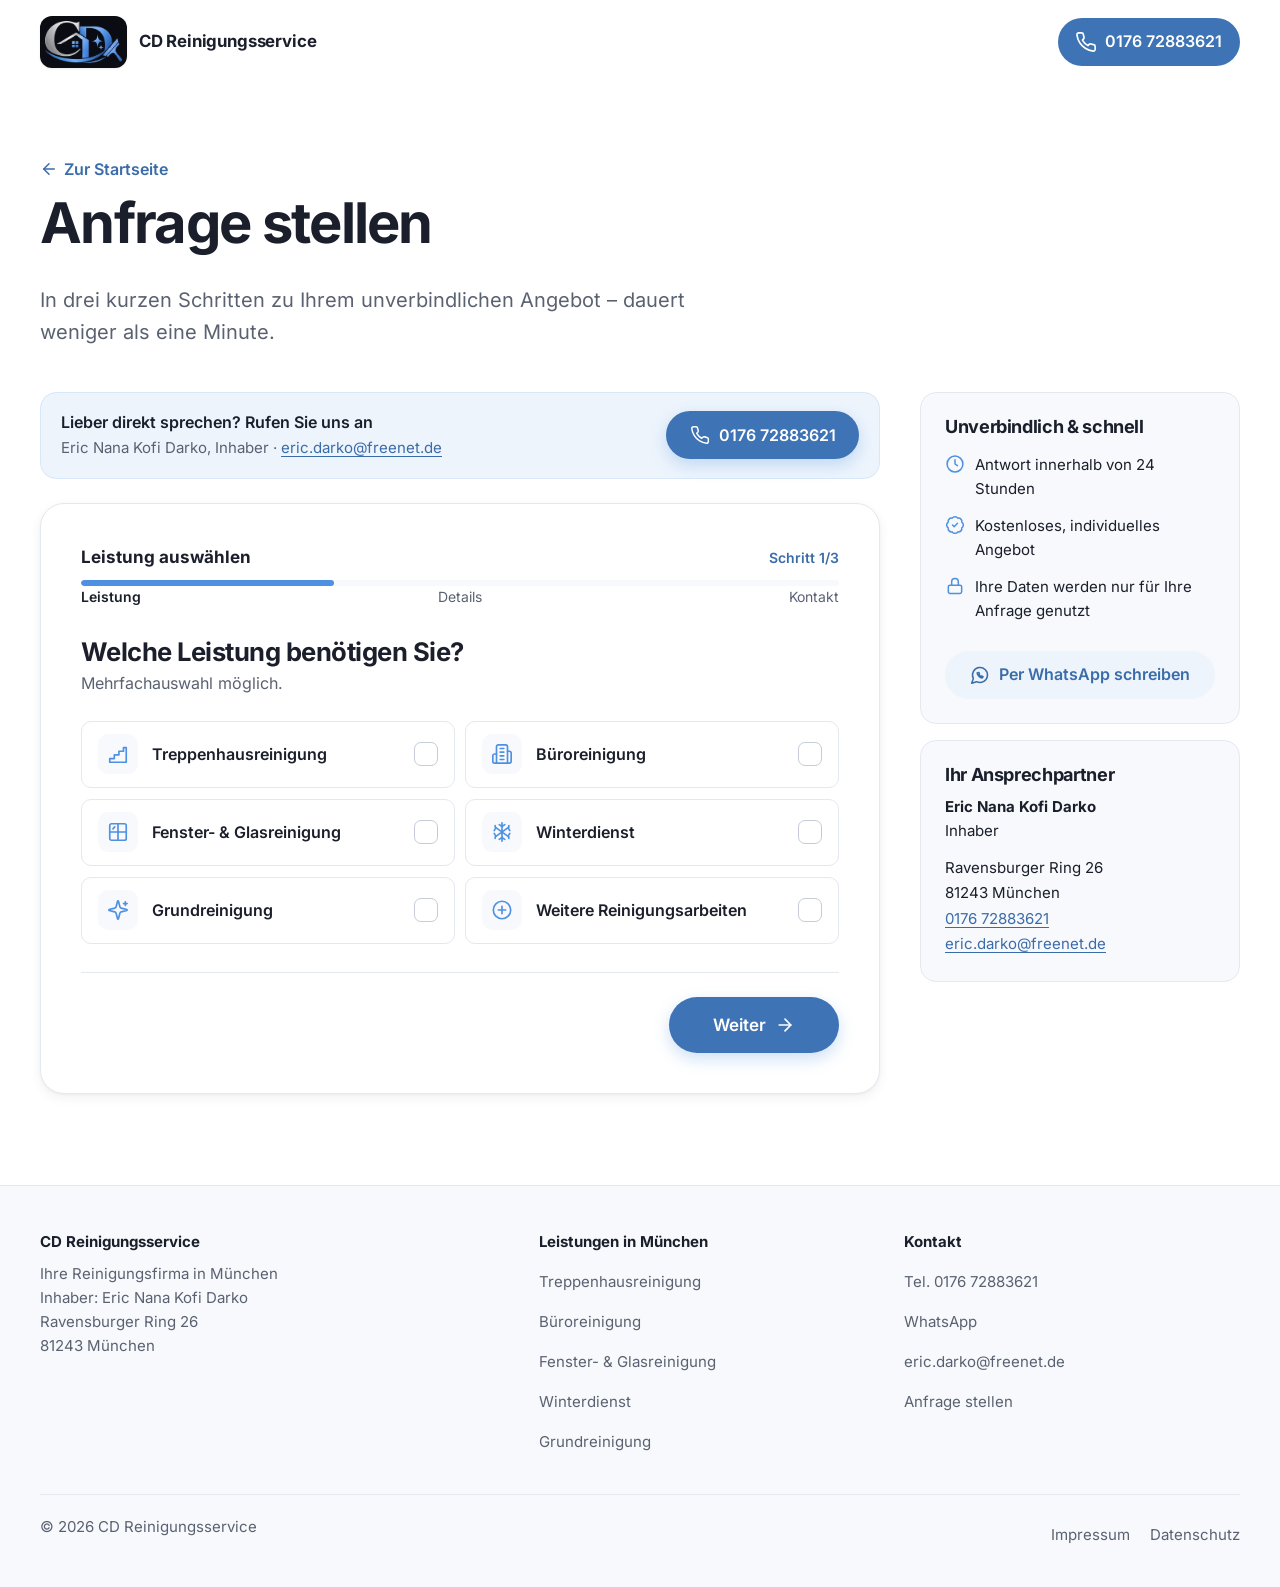
==== commit eca9b430: "Lokales SEO für München: Domain, Leistungsseiten, Schema, Sitemap, Plausible - Domain https://www.cd" ====
--- a/anfrage.html
+++ b/anfrage.html
@@ -6,15 +6,15 @@
   <title>Anfrage stellen – CD Reinigungsservice</title>
   <meta name="description" content="In 3 kurzen Schritten ein unverbindliches Angebot anfragen: Treppenhausreinigung, Büroreinigung, Fenster- &amp; Glasreinigung, Winterdienst, Grundreinigung. Antwort innerhalb von 24 Stunden.">
   <meta name="theme-color" content="#FFFFFF">
-  <link rel="canonical" href="https://[DOMAIN]/anfrage.html">
+  <link rel="canonical" href="https://www.cdreinigungsservice.de/anfrage.html">
 
   <meta property="og:type" content="website">
   <meta property="og:locale" content="de_DE">
   <meta property="og:site_name" content="CD Reinigungsservice">
   <meta property="og:title" content="Anfrage stellen – CD Reinigungsservice">
   <meta property="og:description" content="In 3 kurzen Schritten ein unverbindliches Angebot anfragen. Antwort innerhalb von 24 Stunden.">
-  <meta property="og:url" content="https://[DOMAIN]/anfrage.html">
-  <meta property="og:image" content="https://[DOMAIN]/assets/img/og-image.png">
+  <meta property="og:url" content="https://www.cdreinigungsservice.de/anfrage.html">
+  <meta property="og:image" content="https://www.cdreinigungsservice.de/assets/img/og-image.png">
   <meta property="og:image:width" content="1200">
   <meta property="og:image:height" content="630">
   <meta name="twitter:card" content="summary_large_image">
@@ -25,6 +25,8 @@
 
   <link rel="preload" href="assets/fonts/inter-latin-var.woff2" as="font" type="font/woff2" crossorigin>
   <link rel="stylesheet" href="assets/css/style.css">
+  <!-- Plausible Analytics (cookielos, EU-Server) -->
+  <script defer data-domain="cdreinigungsservice.de" src="https://plausible.io/js/script.js"></script>
   <script>document.documentElement.classList.add('js')</script>
 </head>
 <body>
@@ -59,7 +61,7 @@
   <header class="site-header">
     <div class="container site-header__inner">
       <a class="brand" href="index.html" aria-label="CD Reinigungsservice – Startseite">
-        <span class="brand__badge"><img src="assets/img/logo.png" alt="" width="96" height="96"></span>
+        <span class="brand__badge"><picture><source type="image/webp" srcset="assets/img/logo.webp"><img src="assets/img/logo.png" alt="" width="192" height="105"></picture></span>
         <span class="brand__name">CD Reinigungsservice</span>
       </a>
       <div class="site-header__actions">
@@ -271,7 +273,17 @@
       <div class="site-footer__grid">
         <div>
           <strong>CD Reinigungsservice</strong>
-          <p>Inhaber: Eric Nana Kofi Darko<br>Ravensburger Ring 26<br>81243 München</p>
+          <p>Ihre Reinigungsfirma in München<br>Inhaber: Eric Nana Kofi Darko<br>Ravensburger Ring 26<br>81243 München</p>
+        </div>
+        <div>
+          <strong>Leistungen in München</strong>
+          <ul>
+            <li><a href="treppenhausreinigung-muenchen.html">Treppenhausreinigung</a></li>
+            <li><a href="bueroreinigung-muenchen.html">Büroreinigung</a></li>
+            <li><a href="fensterreinigung-muenchen.html">Fenster- &amp; Glasreinigung</a></li>
+            <li><a href="winterdienst-muenchen.html">Winterdienst</a></li>
+            <li><a href="grundreinigung-muenchen.html">Grundreinigung</a></li>
+          </ul>
         </div>
         <div>
           <strong>Kontakt</strong>
@@ -279,6 +291,7 @@
             <li><a href="tel:+4917672883621">Tel. 0176 72883621</a></li>
             <li><a href="https://wa.me/4917672883621" target="_blank" rel="noopener">WhatsApp</a></li>
             <li><a href="mailto:eric.darko@freenet.de">eric.darko@freenet.de</a></li>
+            <li><a href="anfrage.html">Anfrage stellen</a></li>
           </ul>
         </div>
       </div>
--- a/assets/css/style.css
+++ b/assets/css/style.css
@@ -15,7 +15,10 @@
 :root {
   /* Akzentfarbe aus dem Logo – wird von tools/logo-vorbereiten.py gesetzt */
   --accent: #4E90E2; /* LOGO-BLAU */
-  --accent-dark: color-mix(in srgb, var(--accent) 82%, #000);
+  /* dunklere Stufen des Logo-Blaus für Text und Buttons (Kontrast ≥ 4,5:1 nach WCAG AA) */
+  --accent-strong: color-mix(in srgb, var(--accent) 80%, #000);
+  --accent-dark: color-mix(in srgb, var(--accent) 75%, #000);
+  --accent-hover: color-mix(in srgb, var(--accent) 68%, #000);
   --accent-soft: color-mix(in srgb, var(--accent) 10%, #fff);
 
   --bg: #FFFFFF;
@@ -134,8 +137,8 @@
               box-shadow .2s var(--ease), transform .2s var(--ease);
 }
 .btn svg { width: 20px; height: 20px; flex: none; }
-.btn--primary { background: var(--accent); color: #fff; box-shadow: 0 6px 16px color-mix(in srgb, var(--accent) 28%, transparent); }
-.btn--primary:hover { background: var(--accent-dark); color: #fff; }
+.btn--primary { background: var(--accent-strong); color: #fff; box-shadow: 0 6px 16px color-mix(in srgb, var(--accent) 28%, transparent); }
+.btn--primary:hover { background: var(--accent-hover); color: #fff; }
 .btn--ghost { background: #fff; color: var(--text); border-color: var(--border); }
 .btn--ghost:hover { border-color: var(--accent); color: var(--accent-dark); }
 .btn--soft { background: var(--accent-soft); color: var(--accent-dark); }
@@ -148,10 +151,10 @@
 .icon-btn {
   display: inline-grid; place-items: center;
   width: 48px; height: 48px; border-radius: 50%;
-  background: var(--accent); color: #fff; text-decoration: none;
+  background: var(--accent-strong); color: #fff; text-decoration: none;
   transition: background-color .2s var(--ease), transform .2s var(--ease);
 }
-.icon-btn:hover { background: var(--accent-dark); color: #fff; }
+.icon-btn:hover { background: var(--accent-hover); color: #fff; }
 .icon-btn svg { width: 22px; height: 22px; }
 
 /* ---------- Header ---------- */
@@ -180,6 +183,7 @@
   background: #0B0D12; border-radius: 12px; overflow: hidden;
   box-shadow: var(--shadow-sm);
 }
+.brand__badge picture { display: block; height: 100%; }
 .brand__badge img { height: 100%; width: auto; max-width: 100%; object-fit: contain; }
 .brand__name { font-weight: 700; font-size: 1.05rem; letter-spacing: -.01em; line-height: 1.15; }
 .brand__name small { display: block; font-weight: 500; font-size: .78rem; color: var(--text-muted); letter-spacing: 0; }
@@ -543,3 +547,56 @@
 .success__icon--mail { background: var(--accent-soft); color: var(--accent); }
 .success__actions { display: flex; flex-wrap: wrap; gap: .75rem; justify-content: center; margin-top: 1rem; }
 .success__actions .btn { margin-top: 0; }
+
+/* ==========================================================================
+   Leistungsseiten
+   ========================================================================== */
+.breadcrumb ol { display: flex; flex-wrap: wrap; align-items: center; gap: 0 .5rem; margin: 0 0 1.5rem; padding: 0; list-style: none; font-size: var(--fs-small); color: var(--text-muted); }
+.breadcrumb li + li::before { content: "›"; margin-right: .5rem; color: var(--text-muted); }
+.breadcrumb li { padding-block: .35rem; }
+.breadcrumb a { color: var(--text-muted); text-decoration: none; }
+.breadcrumb a:hover { color: var(--accent-dark); text-decoration: underline; }
+.service-head { padding-bottom: 0; }
+.service-head__inner { display: flex; gap: 1rem; align-items: flex-start; margin-bottom: 1.75rem; }
+.service-head__inner h1 { margin-bottom: .4rem; font-size: clamp(1.75rem, 1.2rem + 2.6vw, 3rem); overflow-wrap: break-word; hyphens: auto; }
+.service-head__inner > div { min-width: 0; }
+.service-head__inner p { margin: 0; }
+.service-head__icon { display: none; place-items: center; flex: none; width: 64px; height: 64px; border-radius: 16px; background: var(--accent-soft); color: var(--accent); }
+.service-head__icon svg { width: 34px; height: 34px; }
+.service-body { padding-top: clamp(2rem, 1.5rem + 2vw, 3rem); }
+.service-layout { display: grid; gap: 2rem; }
+.service-layout .prose { max-width: 70ch; }
+.service-layout .prose h2 { margin-top: 2rem; }
+.checklist { list-style: none !important; padding: 0 !important; display: grid; gap: .6rem; }
+.checklist li { display: flex; gap: .65rem; align-items: flex-start; margin: 0 !important; }
+.checklist svg { width: 20px; height: 20px; flex: none; margin-top: 3px; color: var(--accent); }
+.service-aside .btn { margin-top: .6rem; }
+.faq { display: grid; gap: .75rem; max-width: 820px; }
+.faq__item { background: #fff; border: 1px solid var(--border); border-radius: var(--radius-sm); }
+.faq__item summary {
+  list-style: none; cursor: pointer; display: flex; justify-content: space-between; align-items: center; gap: 1rem;
+  min-height: 56px; padding: .9rem 1.1rem; font-weight: 600;
+}
+.faq__item summary::-webkit-details-marker { display: none; }
+.faq__item summary::after { content: "+"; flex: none; font-size: 1.4rem; line-height: 1; color: var(--accent); transition: transform .2s var(--ease); }
+.faq__item[open] summary::after { transform: rotate(45deg); }
+.faq__item p { margin: 0; padding: 0 1.1rem 1.1rem; color: var(--text-muted); }
+.related { margin-top: clamp(2.5rem, 2rem + 2vw, 3.5rem); }
+.related h2 { font-size: clamp(1.15rem, 1.1rem + .3vw, 1.3rem); }
+.related ul { display: grid; gap: .6rem; grid-template-columns: 1fr; }
+.related__link {
+  display: flex; align-items: center; gap: .6rem; min-height: 52px; padding: .7rem 1rem;
+  border: 1px solid var(--border); border-radius: var(--radius-sm); color: var(--text); text-decoration: none; font-weight: 600;
+  transition: border-color .2s var(--ease), color .2s var(--ease);
+}
+.related__link svg { width: 22px; height: 22px; color: var(--accent); flex: none; }
+.related__link:hover { border-color: var(--accent); color: var(--accent-dark); }
+@media (min-width: 600px) {
+  .service-head__icon { display: grid; }
+  .related ul { grid-template-columns: repeat(2, 1fr); }
+}
+@media (min-width: 1024px) {
+  .service-layout { grid-template-columns: minmax(0, 1fr) 320px; gap: 3rem; align-items: start; }
+  .service-aside { position: sticky; top: calc(var(--header-h) + 24px); }
+  .related ul { grid-template-columns: repeat(4, 1fr); }
+}
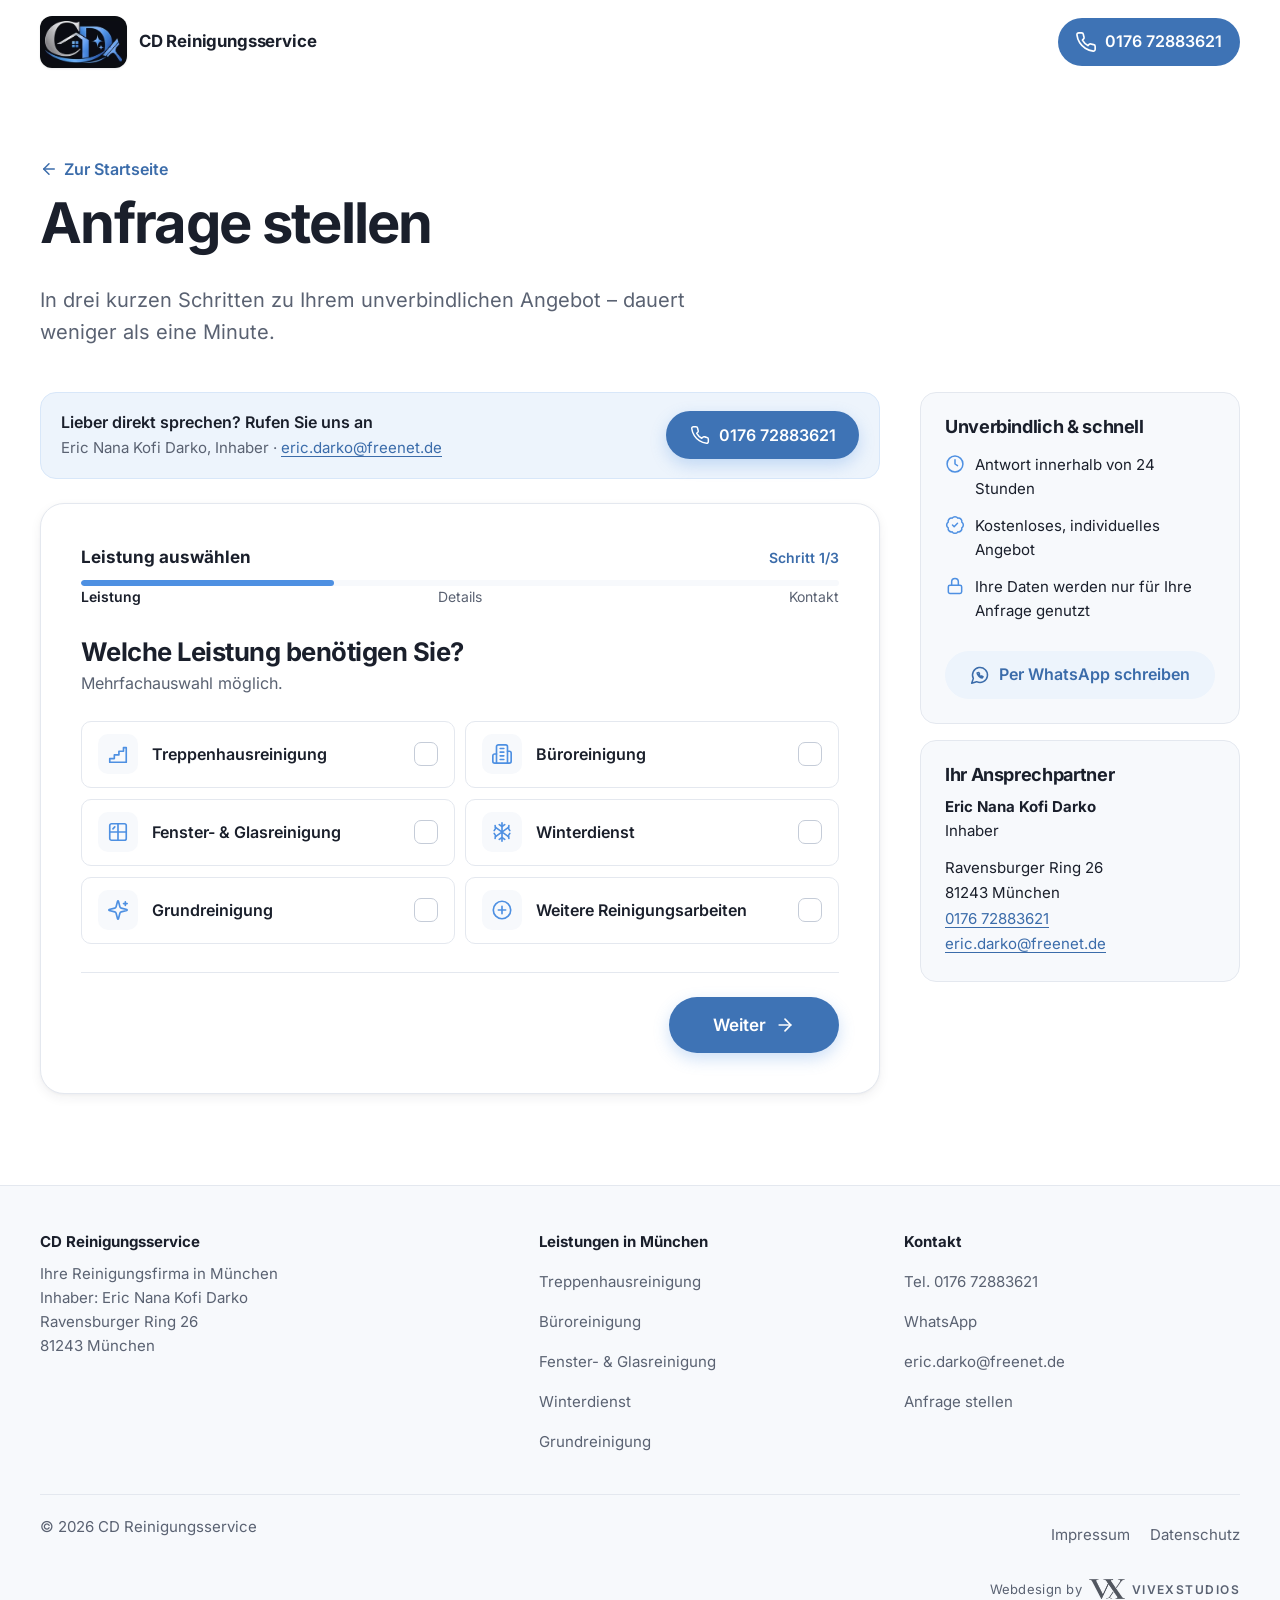
==== commit 3e6215b1: "Footer: Credit "Webdesign by Vivexstudios" mit VX-Monogramm Dezenter Link auf https://vivexstudios.d" ====
--- a/anfrage.html
+++ b/anfrage.html
@@ -302,6 +302,13 @@
           <a href="datenschutz.html">Datenschutz</a>
         </nav>
       </div>
+      <div class="site-footer__credit">
+        <a href="https://vivexstudios.de" target="_blank" rel="noopener" title="Vivexstudios – Premium Webdesign">
+          Webdesign by
+          <picture><source type="image/webp" srcset="assets/img/vivexstudios-vx.webp"><img src="assets/img/vivexstudios-vx.png" alt="" width="36" height="20" loading="lazy" decoding="async"></picture>
+          <span>Vivexstudios</span>
+        </a>
+      </div>
     </div>
   </footer>
 
--- a/assets/css/style.css
+++ b/assets/css/style.css
@@ -600,3 +600,17 @@
   .service-aside { position: sticky; top: calc(var(--header-h) + 24px); }
   .related ul { grid-template-columns: repeat(4, 1fr); }
 }
+
+/* Credit Webdesign (dezent im Footer) */
+.site-footer__credit { margin-top: .75rem; display: flex; justify-content: flex-start; }
+.site-footer__credit a {
+  display: inline-flex; align-items: center; gap: .45rem; min-height: 44px;
+  font-size: .8125rem; letter-spacing: .02em; color: var(--text-muted); text-decoration: none;
+  transition: color .2s var(--ease);
+}
+.site-footer__credit a:hover { color: var(--text); text-decoration: none; }
+.site-footer__credit img { opacity: .75; transition: opacity .2s var(--ease); }
+.site-footer__credit a:hover img { opacity: 1; }
+.site-footer__credit picture, .site-footer__credit img { display: block; height: 20px; width: auto; }
+.site-footer__credit span { font-weight: 600; letter-spacing: .12em; text-transform: uppercase; font-size: .75rem; }
+@media (min-width: 1024px) { .site-footer__credit { justify-content: flex-end; } }
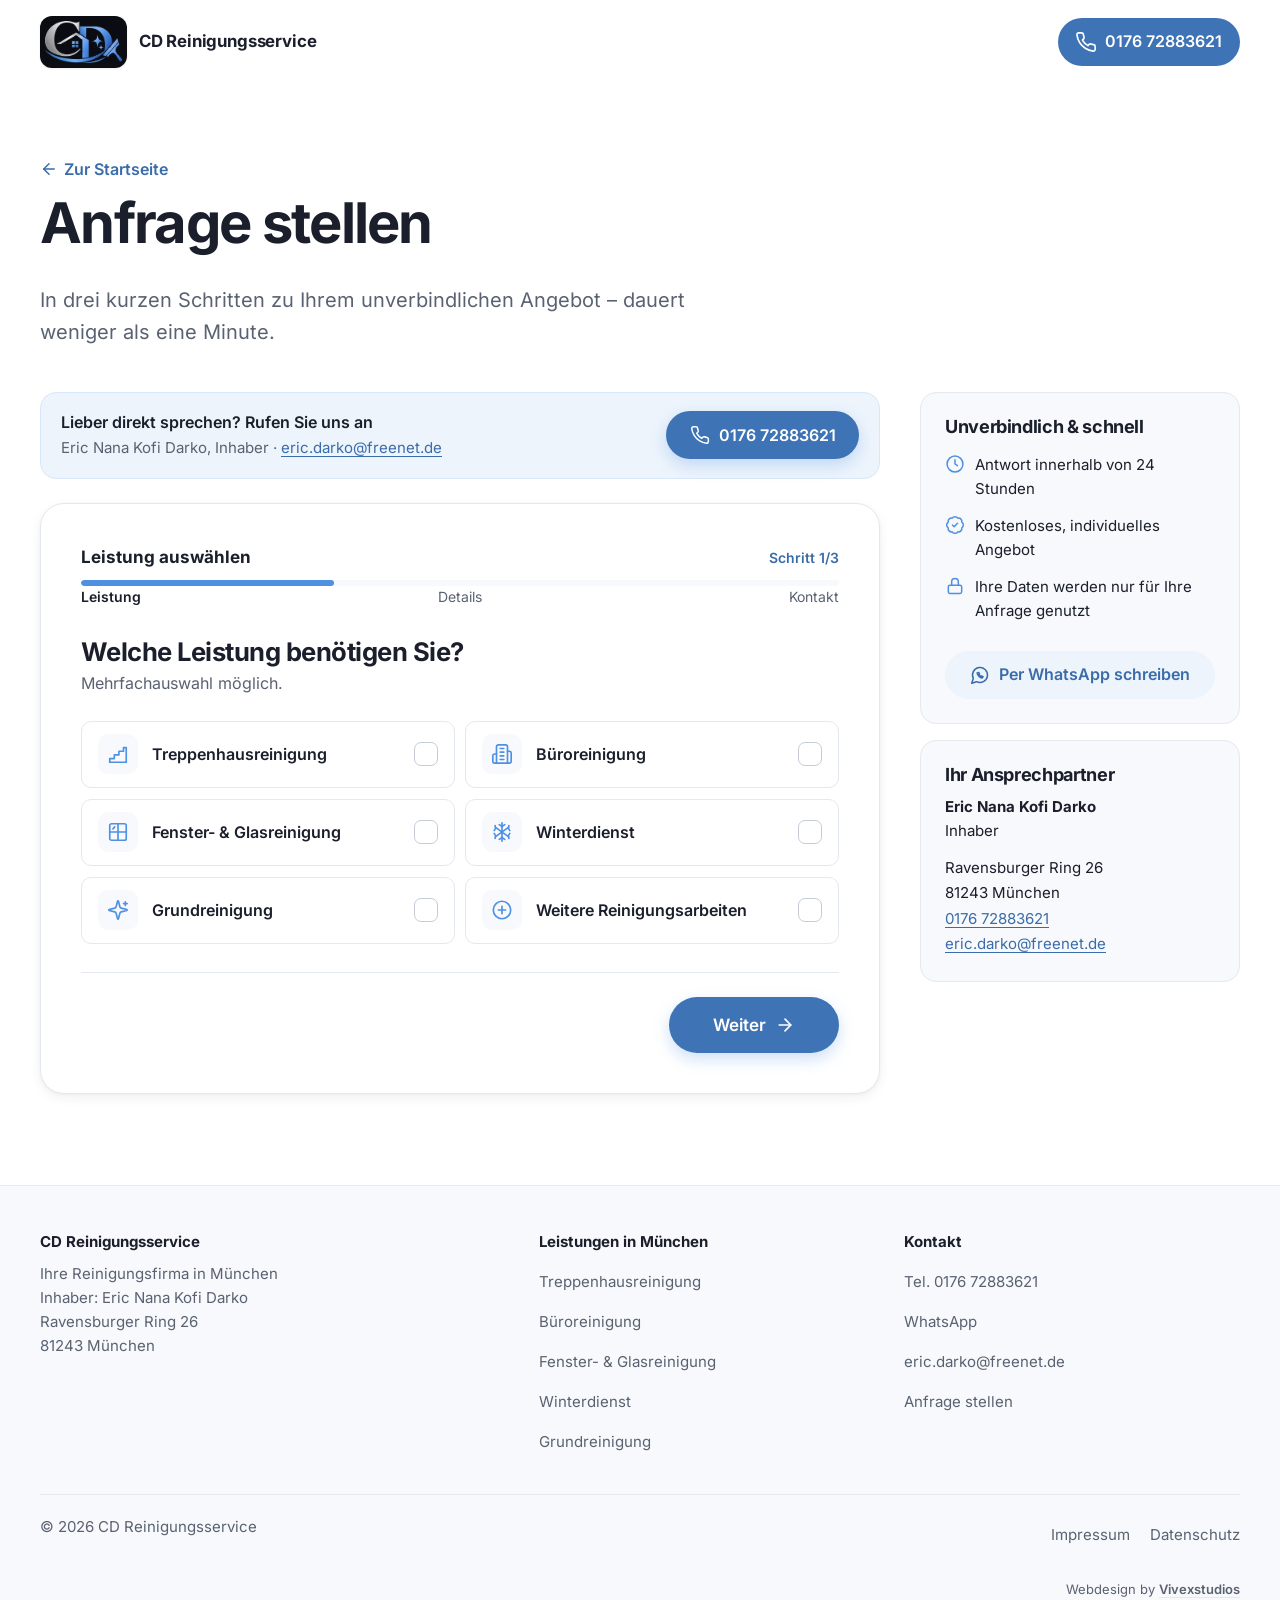
==== commit 20f690cd: "Footer-Credit auf schlichten Text umstellen (rel=nofollow noopener) Nur "Vivexstudios" ist verlinkt;" ====
--- a/anfrage.html
+++ b/anfrage.html
@@ -302,13 +302,10 @@
           <a href="datenschutz.html">Datenschutz</a>
         </nav>
       </div>
-      <div class="site-footer__credit">
-        <a href="https://vivexstudios.de" target="_blank" rel="noopener" title="Vivexstudios – Premium Webdesign">
-          Webdesign by
-          <picture><source type="image/webp" srcset="assets/img/vivexstudios-vx.webp"><img src="assets/img/vivexstudios-vx.png" alt="" width="36" height="20" loading="lazy" decoding="async"></picture>
-          <span>Vivexstudios</span>
-        </a>
-      </div>
+      <p class="credit">
+        Webdesign by
+        <a href="https://vivexstudios.de" target="_blank" rel="nofollow noopener">Vivexstudios</a>
+      </p>
     </div>
   </footer>
 
--- a/assets/css/style.css
+++ b/assets/css/style.css
@@ -602,15 +602,7 @@
 }
 
 /* Credit Webdesign (dezent im Footer) */
-.site-footer__credit { margin-top: .75rem; display: flex; justify-content: flex-start; }
-.site-footer__credit a {
-  display: inline-flex; align-items: center; gap: .45rem; min-height: 44px;
-  font-size: .8125rem; letter-spacing: .02em; color: var(--text-muted); text-decoration: none;
-  transition: color .2s var(--ease);
-}
-.site-footer__credit a:hover { color: var(--text); text-decoration: none; }
-.site-footer__credit img { opacity: .75; transition: opacity .2s var(--ease); }
-.site-footer__credit a:hover img { opacity: 1; }
-.site-footer__credit picture, .site-footer__credit img { display: block; height: 20px; width: auto; }
-.site-footer__credit span { font-weight: 600; letter-spacing: .12em; text-transform: uppercase; font-size: .75rem; }
-@media (min-width: 1024px) { .site-footer__credit { justify-content: flex-end; } }
+.site-footer .credit { margin: .75rem 0 0; font-size: .8125rem; color: var(--text-muted); }
+.site-footer .credit a { display: inline-block; padding-block: .75rem; font-weight: 600; color: var(--text-muted); text-decoration: underline; text-underline-offset: 3px; text-decoration-color: var(--border); }
+.site-footer .credit a:hover { color: var(--text); text-decoration-color: currentColor; }
+@media (min-width: 1024px) { .site-footer .credit { text-align: right; } }
